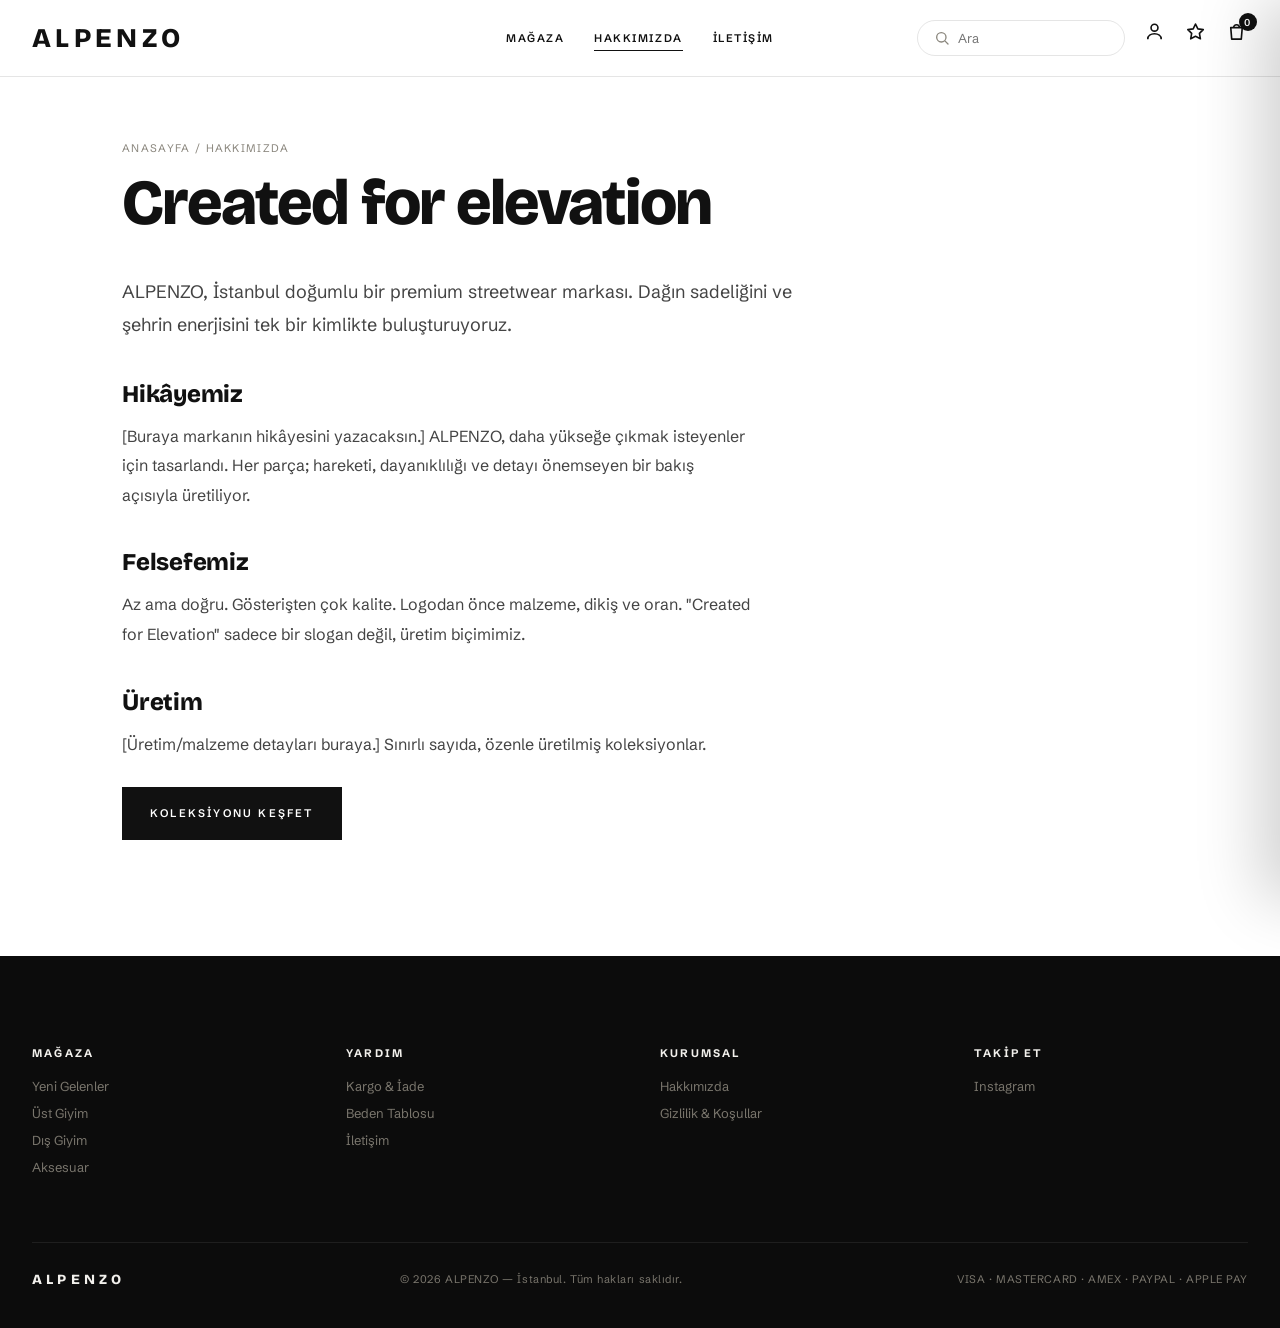
==== about.html @ d3983fb9 "ALPENZO statik site (spiral anasayfa + mağaza + ürün/sepet + yasal sayfalar + mobil hamburger) Co-Au" ====
<!DOCTYPE html>
<html lang="tr">
<head>
<meta charset="UTF-8">
<meta name="viewport" content="width=device-width, initial-scale=1.0">
<title>ALPENZO — About</title>
<meta name="description" content="ALPENZO hakkında — İstanbul doğumlu premium streetwear markası.">
<link rel="icon" href="favicon.svg">
<link rel="stylesheet" href="assets/site.css">
<script src="assets/cart.js" defer></script>
</head>
<body>
<a class="skip" href="#main">İçeriğe geç</a>
<header class="topbar">
  <a class="topbar__brand" href="alpenzo-spiral-final9.html">ALPENZO</a>
  <nav class="topbar__nav">
    <a href="shop.html">Mağaza</a>
    <a href="about.html">Hakkımızda</a>
    <a href="contact.html">İletişim</a>
  </nav>
  <div class="topbar__utils">
    <form class="search" role="search" onsubmit="location.href=&quot;yakinda.html&quot;;return false;">
      <svg viewBox="0 0 24 24" fill="none" stroke="currentColor" stroke-width="2" stroke-linecap="round"><circle cx="11" cy="11" r="7"/><path d="M21 21l-4.3-4.3"/></svg>
      <input type="search" placeholder="Ara" aria-label="Ara">
    </form>
    <a class="iconbtn" href="yakinda.html" aria-label="Hesabım"><svg viewBox="0 0 24 24" fill="none" stroke="currentColor" stroke-width="1.7"><circle cx="12" cy="8" r="3.6"/><path d="M5 20c0-3.6 3.1-5.6 7-5.6s7 2 7 5.6"/></svg></a>
    <a class="iconbtn" href="yakinda.html" aria-label="Favoriler"><svg viewBox="0 0 24 24" fill="none" stroke="currentColor" stroke-width="1.7" stroke-linejoin="round"><path d="M12 4.2l2.5 5.1 5.6.8-4 3.9 1 5.6L12 17l-5 2.6 1-5.6-4-3.9 5.6-.8z"/></svg></a>
    <a class="iconbtn" href="cart.html" aria-label="Sepet"><svg viewBox="0 0 24 24" fill="none" stroke="currentColor" stroke-width="1.7" stroke-linejoin="round"><path d="M6 8h12l-1 12H7z"/><path d="M9 8a3 3 0 0 1 6 0"/></svg><span class="cart-badge" id="cartCount">0</span></a>
  </div>
</header>

<main id="main" class="page">
  <p class="crumb">Anasayfa / Hakkımızda</p>
  <h1 class="page__title">Created for elevation</h1>
  <div class="prose">
    <p class="lead">ALPENZO, İstanbul doğumlu bir premium streetwear markası. Dağın sadeliğini ve şehrin enerjisini tek bir kimlikte buluşturuyoruz.</p>
    <h2>Hikâyemiz</h2>
    <p>[Buraya markanın hikâyesini yazacaksın.] ALPENZO, daha yükseğe çıkmak isteyenler için tasarlandı. Her parça; hareketi, dayanıklılığı ve detayı önemseyen bir bakış açısıyla üretiliyor.</p>
    <h2>Felsefemiz</h2>
    <p>Az ama doğru. Gösterişten çok kalite. Logodan önce malzeme, dikiş ve oran. "Created for Elevation" sadece bir slogan değil, üretim biçimimiz.</p>
    <h2>Üretim</h2>
    <p>[Üretim/malzeme detayları buraya.] Sınırlı sayıda, özenle üretilmiş koleksiyonlar.</p>
    <p style="margin-top:28px"><a class="btn" href="shop.html">Koleksiyonu keşfet</a></p>
  </div>
</main>

<footer class="footer">
  <div class="footer__cols">
    <div class="fcol"><h4>Mağaza</h4><a href="shop.html">Yeni Gelenler</a><a href="shop.html">Üst Giyim</a><a href="shop.html">Dış Giyim</a><a href="shop.html">Aksesuar</a></div>
    <div class="fcol"><h4>Yardım</h4><a href="shipping.html">Kargo & İade</a><a href="size-guide.html">Beden Tablosu</a><a href="contact.html">İletişim</a></div>
    <div class="fcol"><h4>Kurumsal</h4><a href="about.html">Hakkımızda</a><a href="privacy.html">Gizlilik & Koşullar</a></div>
    <div class="fcol"><h4>Takip Et</h4><a href="https://www.instagram.com/alpenzo.tr/" target="_blank" rel="noopener">Instagram</a></div>
  </div>
  <div class="footer__bottom">
    <span class="footer__logo">ALPENZO</span>
    <span class="footer__copy">© 2026 ALPENZO — İstanbul. Tüm hakları saklıdır.</span>
    <span class="footer__pay">VISA · MASTERCARD · AMEX · PAYPAL · APPLE PAY</span>
  </div>
</footer>
</body>
</html>
---- assets/site.css ----
/* ALPENZO — shared styles for content & shop pages */
@import url('https://fonts.googleapis.com/css2?family=Bricolage+Grotesque:opsz,wght@12..96,400;12..96,600;12..96,800&family=Schibsted+Grotesk:wght@400;500;600&display=swap');

*{ margin:0; padding:0; box-sizing:border-box; }
:root{
  --bg:#ffffff; --ink:#111; --muted:#8a867d; --line:rgba(0,0,0,0.10);
  --gold:#c8a04a; --ease:cubic-bezier(0.32,0.72,0,1);
}
html,body{ background:var(--bg); color:var(--ink); font-family:'Schibsted Grotesk',sans-serif; -webkit-font-smoothing:antialiased; }
a{ color:inherit; text-decoration:none; }
img{ display:block; max-width:100%; }
.display{ font-family:'Bricolage Grotesque',sans-serif; font-weight:800; letter-spacing:-0.03em; line-height:1; }
.lira{ font-family:'Arial','Segoe UI',sans-serif; }

/* ── TOP BAR ── */
.topbar{
  position:sticky; top:0; z-index:50;
  display:grid; grid-template-columns:1fr auto 1fr; align-items:center;
  padding:20px 32px; background:rgba(255,255,255,0.92);
  backdrop-filter:blur(14px); -webkit-backdrop-filter:blur(14px);
  border-bottom:1px solid var(--line);
}
.topbar__brand{ justify-self:start; font-family:'Bricolage Grotesque',sans-serif; font-weight:800; font-size:27px; letter-spacing:0.16em; }
.topbar__nav{ justify-self:center; display:flex; gap:30px; }
.topbar__utils{ justify-self:end; display:flex; gap:22px; }
.topbar__nav a, .topbar__utils a{ font-size:11px; letter-spacing:0.14em; text-transform:uppercase; font-weight:600; color:var(--ink); transition:opacity .3s var(--ease); }
.topbar__nav a:hover{ opacity:0.55; }
@media(max-width:820px){ .topbar__nav{ display:none; } }

/* icon utility cluster (search · account · favorites · cart) */
.topbar__utils{ gap:18px; }
.search{ display:flex; align-items:center; gap:8px; border:1px solid var(--line); border-radius:999px; padding:9px 16px; }
.search svg{ width:16px; height:16px; color:var(--muted); }
.search input{ border:none; outline:none; background:none; font-family:inherit; font-size:13px; width:150px; color:var(--ink); }
.iconbtn{ position:relative; display:inline-flex; color:var(--ink); transition:opacity .25s var(--ease); }
.iconbtn:hover{ opacity:0.55; }
.iconbtn svg{ width:23px; height:23px; }
.cart-badge{ position:absolute; top:-7px; right:-9px; min-width:18px; height:18px; padding:0 4px; border-radius:999px;
  background:#111; color:#fff; font-size:10px; font-weight:600; display:flex; align-items:center; justify-content:center; font-variant-numeric:tabular-nums; }
@media(max-width:680px){ .search{ display:none; } }

/* ── PAGE SHELL ── */
.page{ max-width:1100px; margin:0 auto; padding:64px 32px 100px; }
.page--wide{ max-width:1400px; }
.crumb{ font-size:11px; letter-spacing:0.12em; text-transform:uppercase; color:var(--muted); margin-bottom:16px; }
.page__title{ font-family:'Bricolage Grotesque',sans-serif; font-weight:800; letter-spacing:-0.03em; line-height:1; font-size:clamp(2.4rem,5vw,4rem); margin-bottom:40px; }
.prose{ max-width:680px; }
.prose h2{ font-family:'Bricolage Grotesque',sans-serif; font-weight:800; font-size:1.5rem; letter-spacing:-0.01em; margin:38px 0 14px; }
.prose p{ color:#444; line-height:1.85; margin-bottom:16px; max-width:65ch; }
.prose ul{ color:#444; line-height:1.9; margin:0 0 16px 20px; }
.lead{ font-size:18px; line-height:1.7; color:#222; max-width:60ch; margin-bottom:28px; }

/* ── BUTTONS ── */
.btn{ display:inline-flex; align-items:center; justify-content:center; gap:10px;
  background:#111; color:#fff; border:none; font-family:inherit;
  font-size:11px; letter-spacing:0.2em; text-transform:uppercase; font-weight:600;
  padding:16px 28px; cursor:pointer; transition:background .35s var(--ease); }
.btn:hover{ background:#333; }
.btn--block{ width:100%; }
.btn--ghost{ background:none; color:#111; border:1px solid var(--line); }
.btn--ghost:hover{ background:#f3f1ec; }

/* ── PRODUCT DETAIL ── */
.pd{ display:grid; grid-template-columns:1.15fr 1fr; gap:56px; align-items:start; }
.pd__gallery{ display:grid; grid-template-columns:1fr 1fr; gap:10px; }
.pd__gallery .main{ grid-column:1 / -1; aspect-ratio:4/5; overflow:hidden; background:#f0eee9; }
.pd__gallery img{ width:100%; height:100%; object-fit:cover; }
.pd__gallery .thumb{ aspect-ratio:1/1; overflow:hidden; background:#f0eee9; }
.pd__info{ position:sticky; top:90px; }
.pd__brand{ font-size:12px; letter-spacing:0.18em; text-transform:uppercase; color:var(--muted); }
.pd__name{ font-family:'Bricolage Grotesque',sans-serif; font-weight:800; font-size:2rem; letter-spacing:-0.02em; margin:8px 0 14px; line-height:1.05; }
.pd__price{ font-size:18px; margin-bottom:28px; }
.pd__label{ font-size:11px; letter-spacing:0.16em; text-transform:uppercase; color:var(--muted); margin-bottom:12px; }
.sizes{ display:flex; flex-wrap:wrap; gap:8px; margin-bottom:28px; }
.size{ min-width:52px; padding:12px 0; text-align:center; border:1px solid var(--line); background:none; font-family:inherit; font-size:13px; cursor:pointer; transition:all .25s var(--ease); }
.size:hover{ border-color:#999; }
.size.active{ background:#111; color:#fff; border-color:#111; }
.qty{ display:inline-flex; align-items:center; border:1px solid var(--line); margin-bottom:24px; }
.qty button{ width:42px; height:44px; background:none; border:none; font-size:18px; cursor:pointer; }
.qty span{ width:46px; text-align:center; font-size:14px; }
.pd__meta{ margin-top:34px; border-top:1px solid var(--line); padding-top:24px; }
.pd__meta p{ color:#444; line-height:1.8; font-size:14px; margin-bottom:10px; }
@media(max-width:820px){ .pd{ grid-template-columns:1fr; gap:28px; } .pd__info{ position:static; } }

/* ── CART ── */
.cart{ display:grid; grid-template-columns:1.5fr 1fr; gap:56px; align-items:start; }
.citem{ display:grid; grid-template-columns:90px 1fr auto; gap:18px; align-items:center; padding:20px 0; border-bottom:1px solid var(--line); }
.citem img{ width:90px; height:112px; object-fit:cover; background:#f0eee9; }
.citem__name{ font-weight:600; font-size:14px; }
.citem__meta{ font-size:12px; color:var(--muted); margin-top:4px; }
.citem__price{ font-size:14px; text-align:right; }
.citem__remove{ background:none; border:none; color:var(--muted); font-size:11px; letter-spacing:0.1em; text-transform:uppercase; cursor:pointer; margin-top:8px; }
.citem__remove:hover{ color:#111; }
.summary{ position:sticky; top:90px; background:#f6f5f1; padding:30px; }
.summary h3{ font-family:'Bricolage Grotesque',sans-serif; font-weight:800; font-size:1.2rem; margin-bottom:20px; }
.summary__row{ display:flex; justify-content:space-between; font-size:14px; color:#444; margin-bottom:12px; }
.summary__total{ display:flex; justify-content:space-between; font-size:17px; font-weight:600; color:#111; border-top:1px solid var(--line); padding-top:16px; margin:8px 0 22px; }
.cart__empty{ text-align:center; padding:80px 0; color:var(--muted); }
@media(max-width:820px){ .cart{ grid-template-columns:1fr; gap:28px; } .summary{ position:static; } }

/* ── SIZE TABLE ── */
.sizetable{ width:100%; border-collapse:collapse; margin:8px 0 28px; max-width:680px; }
.sizetable th, .sizetable td{ border:1px solid var(--line); padding:12px 14px; text-align:left; font-size:14px; }
.sizetable th{ background:#f6f5f1; font-weight:600; letter-spacing:0.04em; }

/* ── FORM ── */
.form{ max-width:520px; display:flex; flex-direction:column; gap:16px; }
.form label{ font-size:11px; letter-spacing:0.14em; text-transform:uppercase; color:var(--muted); margin-bottom:6px; display:block; }
.form input, .form textarea{ width:100%; border:1px solid var(--line); background:none; font-family:inherit; font-size:14px; padding:13px 14px; outline:none; transition:border-color .25s var(--ease); }
.form input:focus, .form textarea:focus{ border-color:#111; }
.form textarea{ min-height:140px; resize:vertical; }

/* ── FOOTER ── */
.footer{ background:#0c0c0c; color:#f2f0ec; padding:90px 32px 40px; }
.footer__cols{ display:grid; grid-template-columns:repeat(4,1fr); gap:40px; max-width:1400px; margin:0 auto; padding-bottom:56px; border-bottom:1px solid rgba(255,255,255,0.08); }
.fcol h4{ font-size:11px; letter-spacing:0.2em; text-transform:uppercase; margin-bottom:18px; }
.fcol a{ display:block; color:#7a766d; font-size:13px; margin-bottom:11px; transition:color .3s var(--ease); }
.fcol a:hover{ color:#f2f0ec; }
.footer__bottom{ display:flex; align-items:center; justify-content:space-between; gap:18px; flex-wrap:wrap; max-width:1400px; margin:0 auto; padding-top:28px; }
.footer__logo{ font-family:'Bricolage Grotesque',sans-serif; font-weight:800; letter-spacing:0.3em; font-size:14px; }
.footer__copy, .footer__pay{ color:#7a766d; font-size:11px; letter-spacing:0.05em; }
@media(max-width:760px){ .footer__cols{ grid-template-columns:1fr 1fr; gap:32px; } }

/* toast */
.toast{ position:fixed; left:50%; bottom:32px; transform:translateX(-50%) translateY(20px); background:#111; color:#fff; font-size:13px; letter-spacing:0.04em; padding:14px 22px; opacity:0; pointer-events:none; transition:all .4s var(--ease); z-index:100; }
.toast.show{ opacity:1; transform:translateX(-50%) translateY(0); }

/* ── PROFESSIONAL POLISH ── */
html{ scroll-behavior:smooth; }

/* accessible focus + skip link */
:focus-visible{ outline:2px solid var(--ink); outline-offset:3px; }
.skip{ position:absolute; left:-999px; top:0; z-index:200; background:#111; color:#fff;
  padding:10px 16px; font-size:12px; letter-spacing:0.1em; }
.skip:focus{ left:12px; top:12px; }

/* pressed feedback */
.btn:active{ transform:scale(0.985); }
.size:active{ transform:scale(0.97); }

/* current page in nav */
.topbar__nav a.active{ position:relative; opacity:1; }
.topbar__nav a.active::after{ content:''; position:absolute; left:0; right:0; bottom:-6px; height:1px; background:var(--ink); }

/* tabular figures for prices/totals */
.pd__price, .citem__price, .summary__row span, .summary__total span{ font-variant-numeric:tabular-nums; }

/* tidy text wrapping */
.page__title, .pd__name, .prose h2{ text-wrap:balance; }
.prose p, .lead{ text-wrap:pretty; }

/* warm-tinted shadow (not pure black) on raised surfaces */
.summary{ box-shadow:0 18px 50px rgba(40,33,20,0.06); }

@media(prefers-reduced-motion: reduce){
  html{ scroll-behavior:auto; }
  *{ transition-duration:0.01ms !important; animation-duration:0.01ms !important; }
}
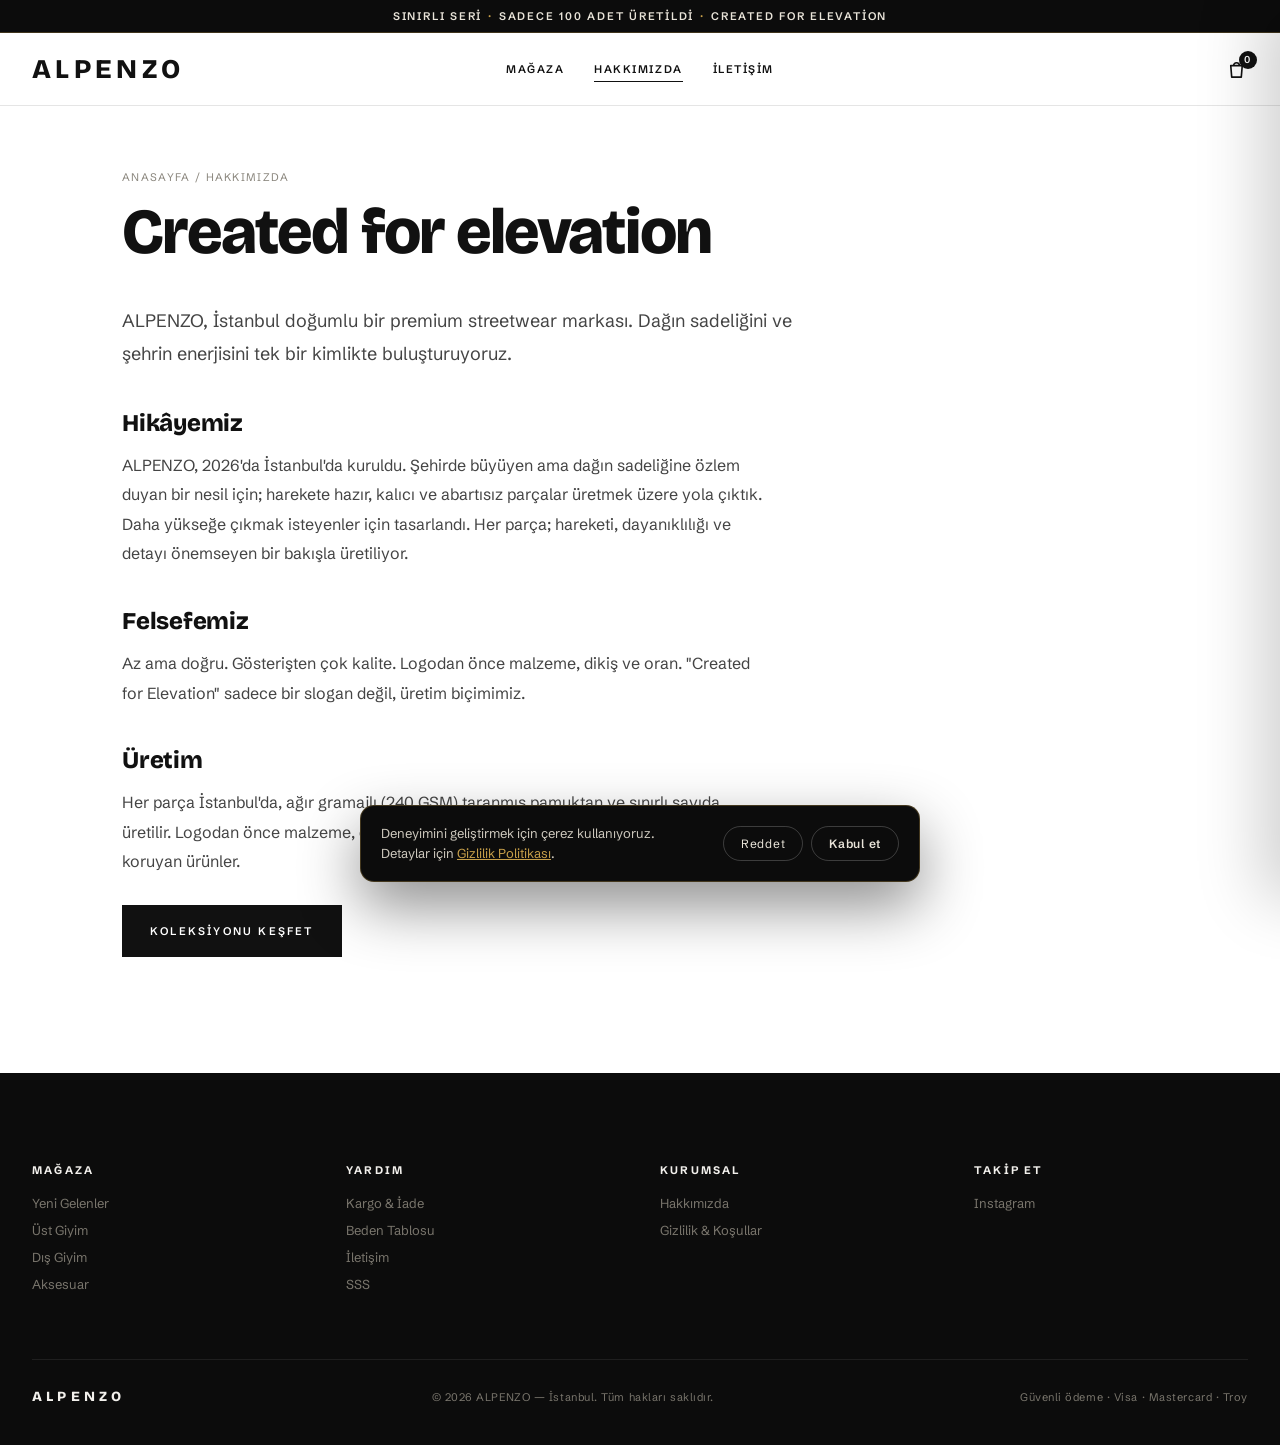
==== commit 2030d7d3: "Müşteri denetimi düzeltmeleri: gerçek sipariş kanalı + placeholder temizliği En kritik dönüşüm engel" ====
--- a/about.html
+++ b/about.html
@@ -35,11 +35,11 @@
   <div class="prose">
     <p class="lead">ALPENZO, İstanbul doğumlu bir premium streetwear markası. Dağın sadeliğini ve şehrin enerjisini tek bir kimlikte buluşturuyoruz.</p>
     <h2>Hikâyemiz</h2>
-    <p>[Buraya markanın hikâyesini yazacaksın.] ALPENZO, daha yükseğe çıkmak isteyenler için tasarlandı. Her parça; hareketi, dayanıklılığı ve detayı önemseyen bir bakış açısıyla üretiliyor.</p>
+    <p>ALPENZO, 2026'da İstanbul'da kuruldu. Şehirde büyüyen ama dağın sadeliğine özlem duyan bir nesil için; harekete hazır, kalıcı ve abartısız parçalar üretmek üzere yola çıktık. Daha yükseğe çıkmak isteyenler için tasarlandı. Her parça; hareketi, dayanıklılığı ve detayı önemseyen bir bakışla üretiliyor.</p>
     <h2>Felsefemiz</h2>
     <p>Az ama doğru. Gösterişten çok kalite. Logodan önce malzeme, dikiş ve oran. "Created for Elevation" sadece bir slogan değil, üretim biçimimiz.</p>
     <h2>Üretim</h2>
-    <p>[Üretim/malzeme detayları buraya.] Sınırlı sayıda, özenle üretilmiş koleksiyonlar.</p>
+    <p>Her parça İstanbul'da, ağır gramajlı (240 GSM) taranmış pamuktan ve sınırlı sayıda üretilir. Logodan önce malzeme, dikiş ve oran gelir; amacımız yıllarca giyilen, formunu koruyan ürünler.</p>
     <p style="margin-top:28px"><a class="btn" href="shop.html">Koleksiyonu keşfet</a></p>
   </div>
 </main>
--- a/assets/site.css
+++ b/assets/site.css
@@ -1,10 +1,12 @@
 /* ALPENZO — shared styles for content & shop pages */
+@import url('tokens.css');   /* tek-kaynak token'lar (marka/renk/hareket/tip ölçeği) */
 @import url('https://fonts.googleapis.com/css2?family=Bricolage+Grotesque:opsz,wght@12..96,400;12..96,600;12..96,800&family=Schibsted+Grotesk:wght@400;500;600&display=swap');
 
 *{ margin:0; padding:0; box-sizing:border-box; }
+/* yerel takma adlar → tek-kaynak token'lar (değerler birebir korunur) */
 :root{
-  --bg:#ffffff; --ink:#111; --muted:#8a867d; --line:rgba(0,0,0,0.10);
-  --gold:#c8a04a; --ease:cubic-bezier(0.32,0.72,0,1);
+  --bg:var(--alp-bg); --ink:var(--alp-ink); --muted:var(--alp-muted); --line:var(--alp-line);
+  --gold:var(--alp-gold); --ease:var(--alp-ease);
 }
 html,body{ background:var(--bg); color:var(--ink); font-family:'Schibsted Grotesk',sans-serif; -webkit-font-smoothing:antialiased; }
 a{ color:inherit; text-decoration:none; }
@@ -22,7 +24,7 @@
 }
 .topbar__brand{ justify-self:start; font-family:'Bricolage Grotesque',sans-serif; font-weight:800; font-size:27px; letter-spacing:0.16em; }
 .topbar__nav{ justify-self:center; display:flex; gap:30px; }
-.topbar__utils{ justify-self:end; display:flex; gap:22px; }
+.topbar__utils{ grid-column:3; justify-self:end; display:flex; align-items:center; gap:22px; }
 .topbar__nav a, .topbar__utils a{ font-size:11px; letter-spacing:0.14em; text-transform:uppercase; font-weight:600; color:var(--ink); transition:opacity .3s var(--ease); }
 .topbar__nav a:hover{ opacity:0.55; }
 @media(max-width:820px){ .topbar__nav{ display:none; } }
